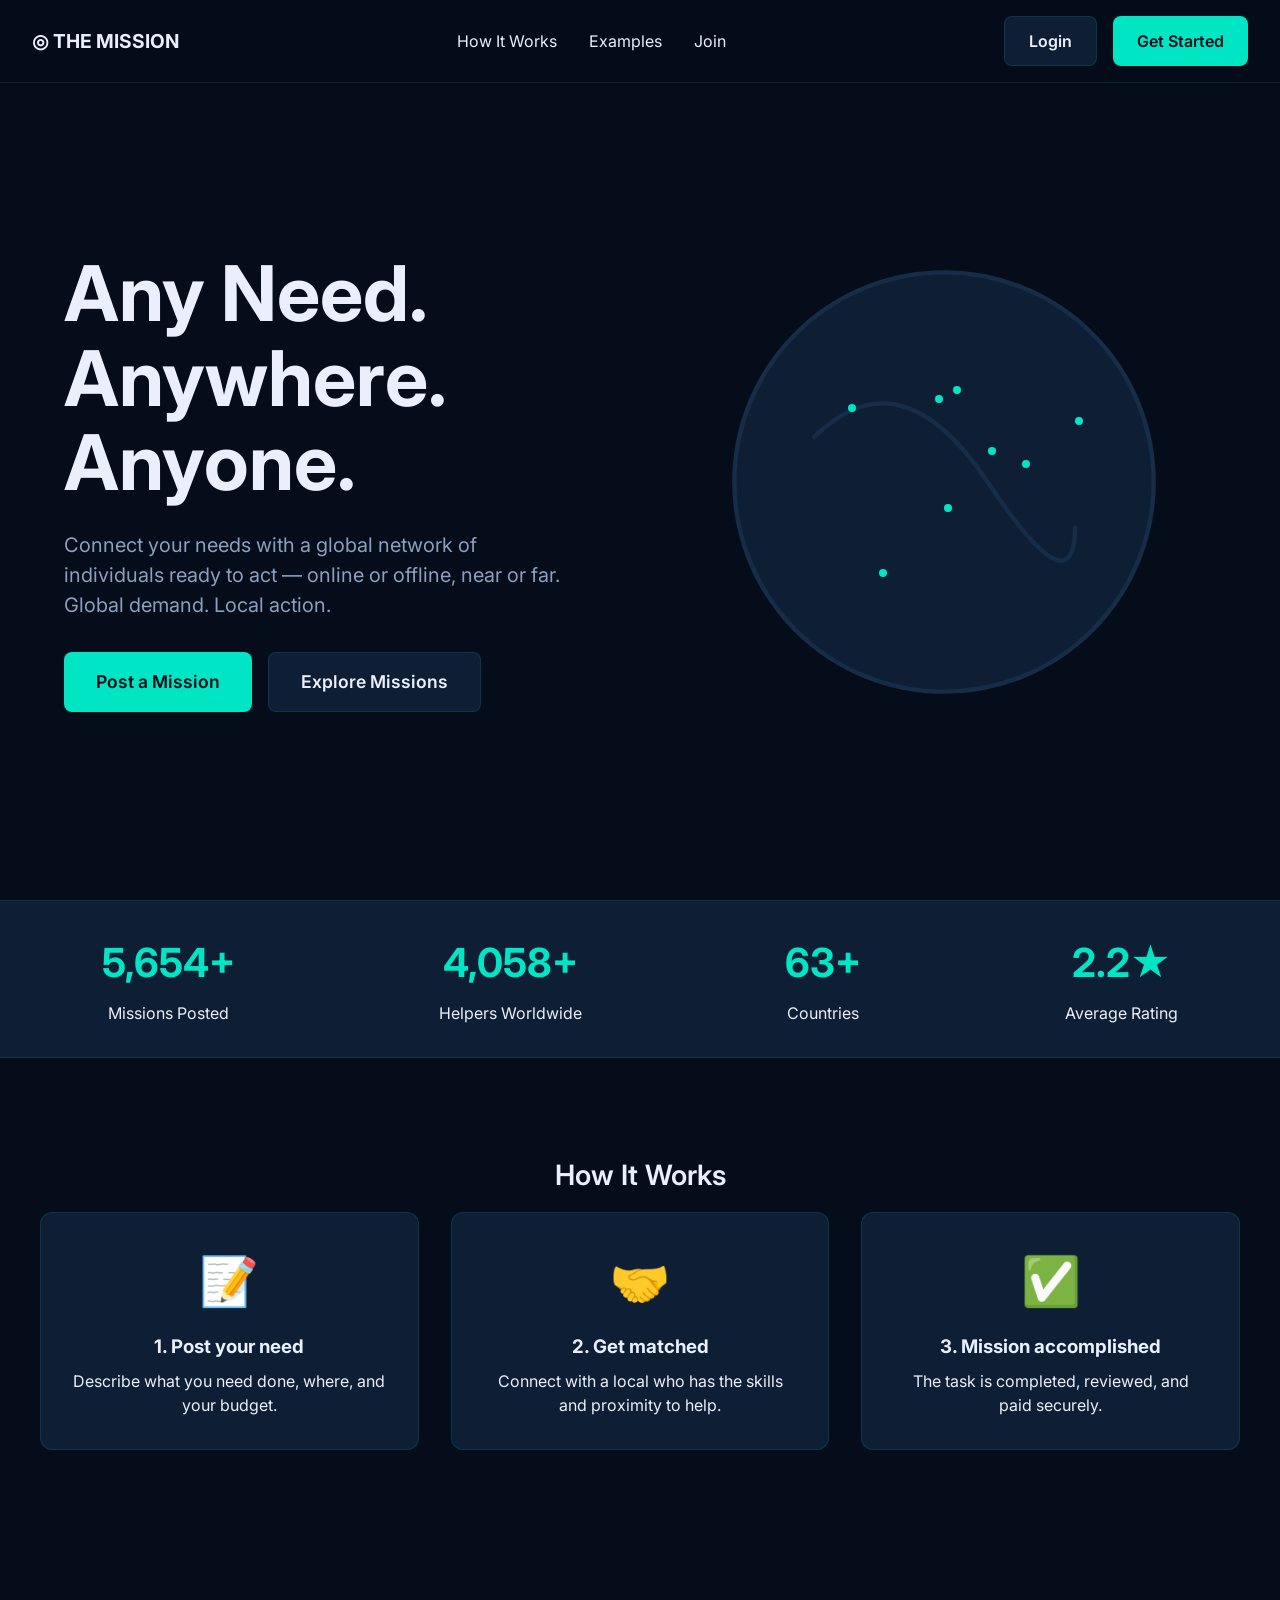
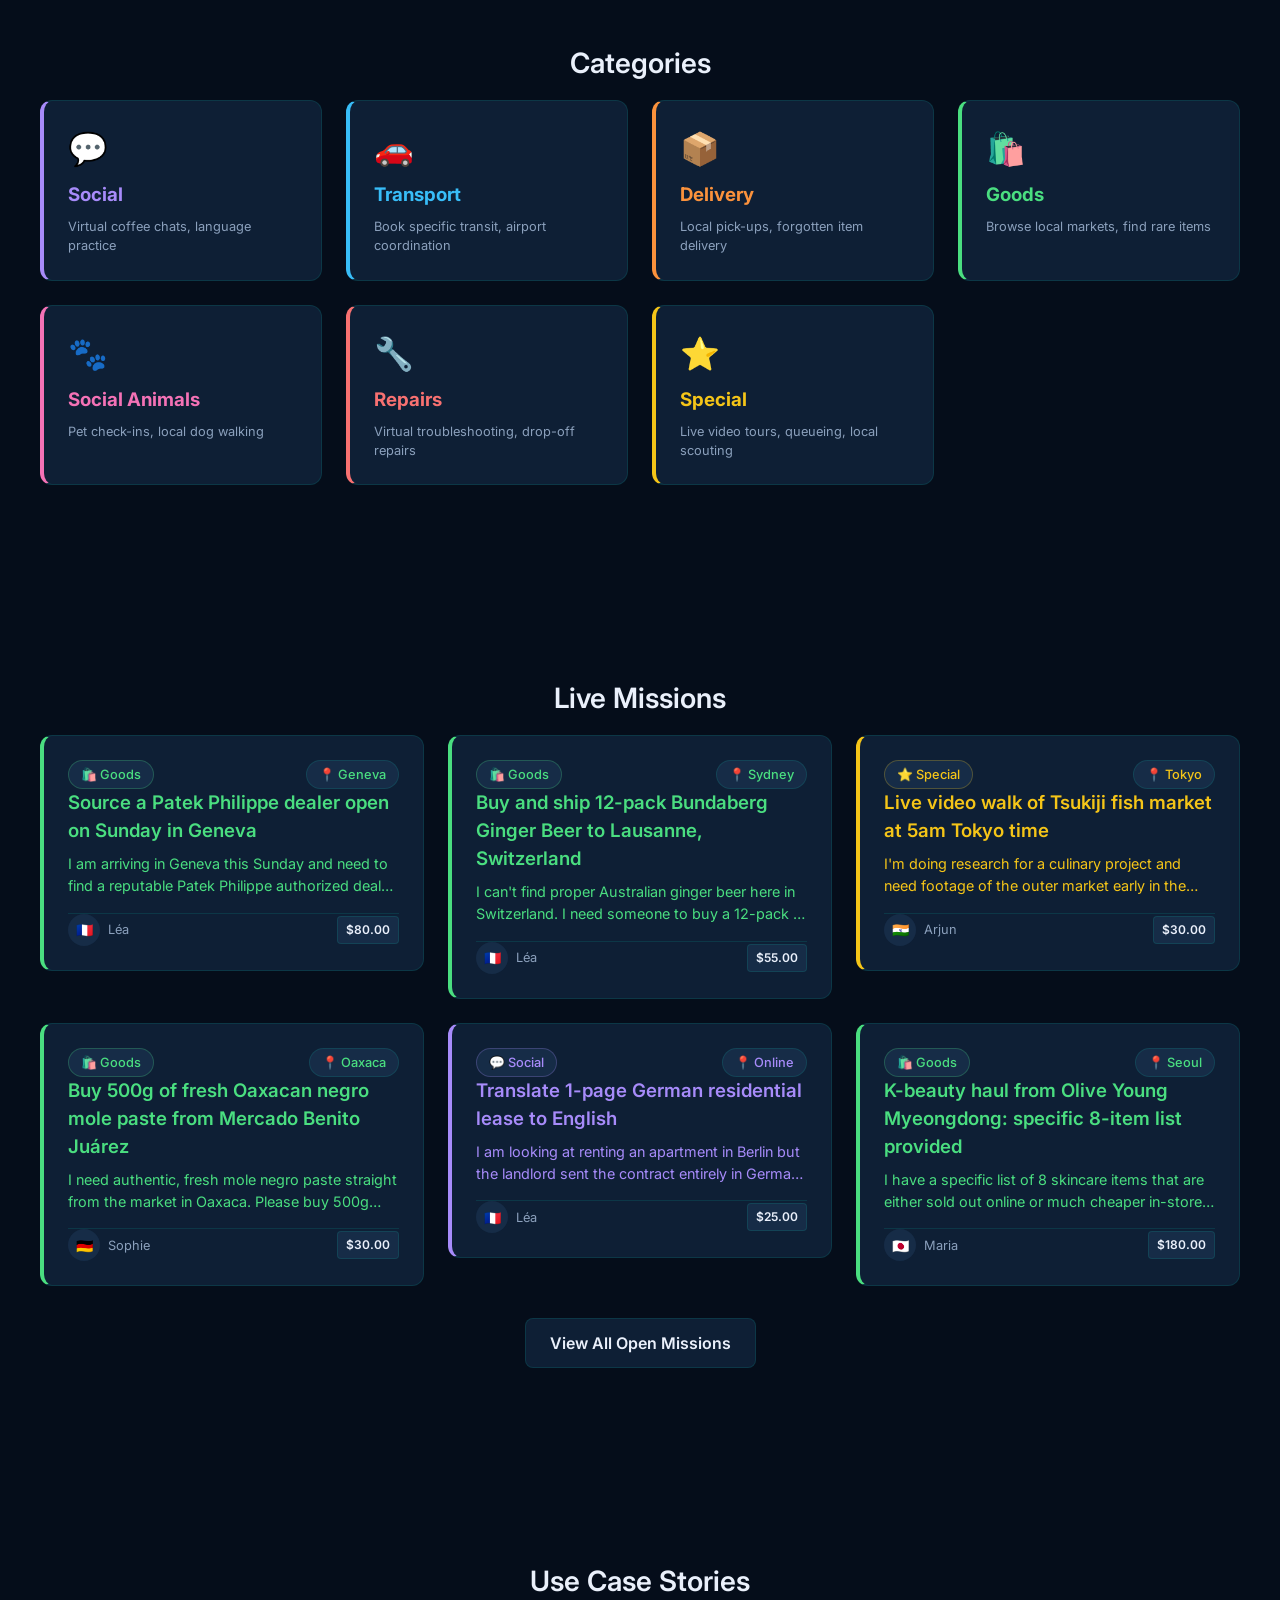
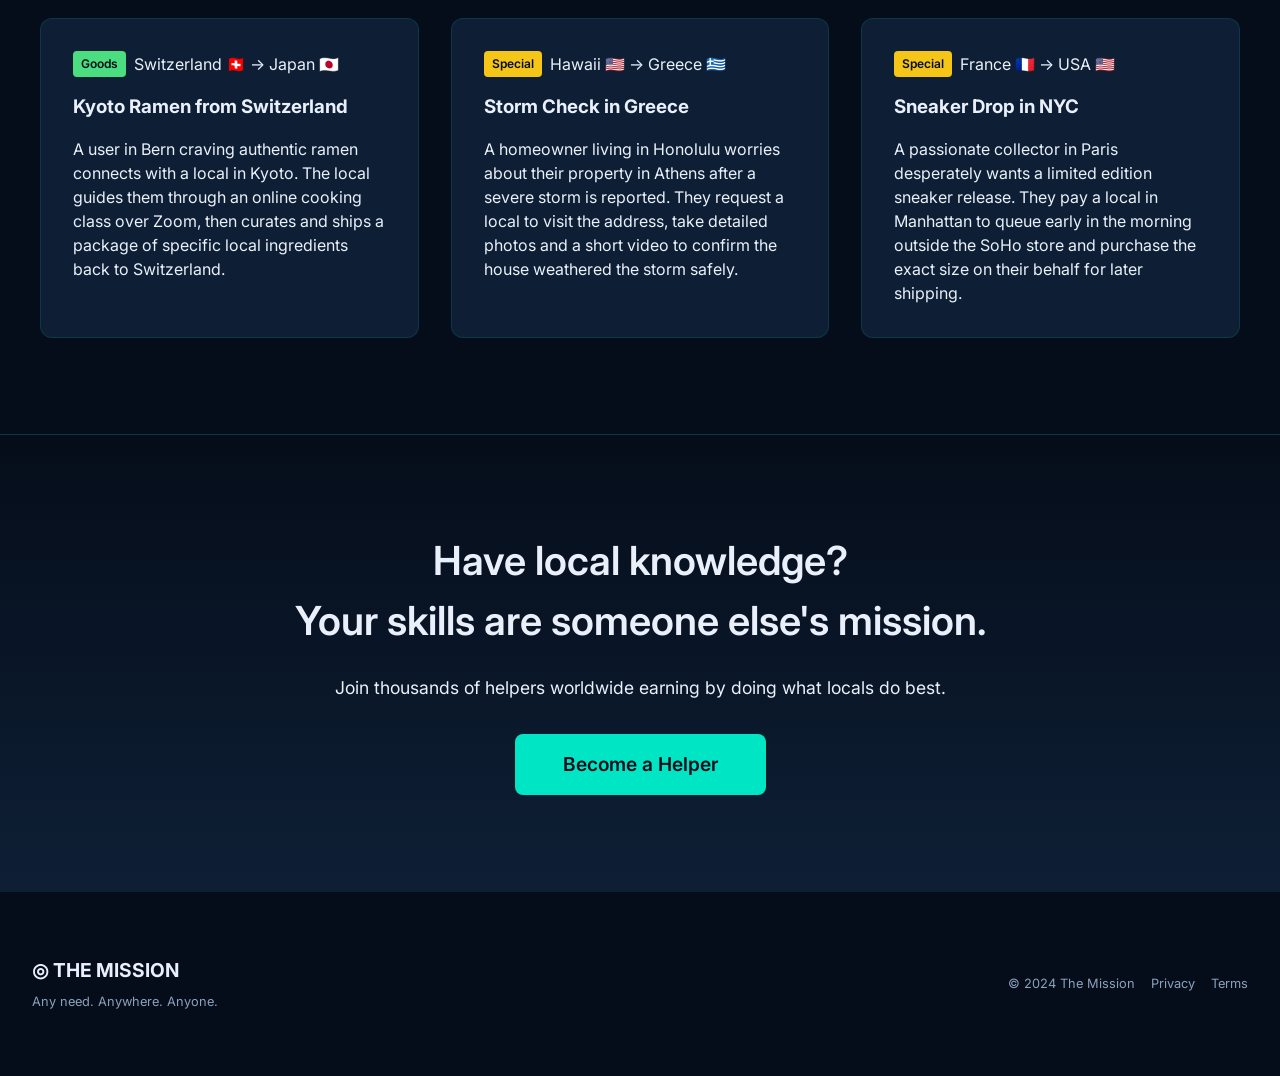
==== index.html @ 68639b85 "feat: Build Mission static POC Implement the completely unbuilt static web application Proof-of-Conc" ====
<!DOCTYPE html>
<html lang="en">
<head>
    <meta charset="UTF-8">
    <meta name="viewport" content="width=device-width, initial-scale=1.0">
    <title>The Mission | Any Need. Anywhere. Anyone.</title>
    <link rel="preconnect" href="https://fonts.googleapis.com">
    <link rel="preconnect" href="https://fonts.gstatic.com" crossorigin>
    <link href="https://fonts.googleapis.com/css2?family=Inter:wght@400;500;600;700&display=swap" rel="stylesheet">
    <link rel="stylesheet" href="style.css">
    <style>
        /* Specific index.html styles */
        nav {
            position: fixed;
            top: 0; width: 100%;
            display: flex; justify-content: space-between; align-items: center;
            padding: 1rem 2rem;
            background: rgba(5, 13, 26, 0.9);
            backdrop-filter: blur(10px);
            z-index: 1000;
            border-bottom: 1px solid var(--border);
        }
        .nav-logo { font-weight: 700; font-size: 1.2rem; display: flex; align-items: center; gap: 0.5rem;}
        .nav-links { display: flex; gap: 2rem; }
        .nav-actions { display: flex; gap: 1rem; }

        .hero {
            min-height: 100vh;
            display: flex;
            align-items: center;
            padding-top: 4rem;
        }
        .hero-split {
            display: flex;
            align-items: center;
            gap: 4rem;
        }
        .hero-content { flex: 1; }
        .hero-visual { flex: 1; display: flex; justify-content: center; }

        .stats-bar {
            background-color: var(--bg-surface);
            border-top: 1px solid var(--border);
            border-bottom: 1px solid var(--border);
            padding: 2rem 0;
            display: flex;
            justify-content: space-around;
            text-align: center;
        }
        .stat-item h3 { font-size: 2.5rem; color: var(--accent-teal); margin-bottom: 0.5rem; font-weight: 700; }

        .section { padding: 6rem 0; }

        .how-it-works { display: flex; justify-content: space-between; gap: 2rem; text-align: center; }
        .step { flex: 1; padding: 2rem; background: var(--bg-surface); border-radius: 12px; border: 1px solid var(--border); }
        .step-icon { font-size: 3rem; margin-bottom: 1rem; }

        .category-grid { display: grid; grid-template-columns: repeat(auto-fit, minmax(250px, 1fr)); gap: 1.5rem; }

        .use-case-grid { display: grid; grid-template-columns: repeat(3, 1fr); gap: 2rem; }
        .use-case-card { background: var(--bg-surface); padding: 2rem; border-radius: 12px; border: 1px solid var(--border); }

        .provider-cta { text-align: center; background: linear-gradient(180deg, var(--bg-deep) 0%, var(--bg-surface) 100%); border-top: 1px solid var(--border); }

        footer { padding: 4rem 2rem; border-top: 1px solid var(--border); display: flex; justify-content: space-between; align-items: center; }

        @media (max-width: 768px) {
            .nav-links { display: none; }
            .hero-split { flex-direction: column; text-align: center; padding-top: 2rem; }
            .stats-bar { flex-direction: column; gap: 2rem; }
            .how-it-works { flex-direction: column; }
            .use-case-grid { grid-template-columns: 1fr; }
            .category-grid { display: flex; overflow-x: auto; padding-bottom: 1rem; scroll-snap-type: x mandatory; }
            .category-grid > div { min-width: 80vw; scroll-snap-align: center; }
            footer { flex-direction: column; gap: 2rem; text-align: center; }
        }
    </style>
</head>
<body>
    <nav>
        <div class="nav-logo">◎ THE MISSION</div>
        <div class="nav-links">
            <a href="#how-it-works">How It Works</a>
            <a href="#examples">Examples</a>
            <a href="#join">Join</a>
        </div>
        <div class="nav-actions">
            <a href="login.html" class="btn btn-secondary">Login</a>
            <a href="login.html" class="btn btn-primary">Get Started</a>
        </div>
    </nav>

    <section class="hero container">
        <div class="hero-split w-full">
            <div class="hero-content">
                <h1 class="hero-headline">Any Need.<br>Anywhere.<br>Anyone.</h1>
                <p class="body-text mb-8" style="font-size: 1.25rem; color: var(--text-secondary); max-width: 500px;">
                    Connect your needs with a global network of individuals ready to act — online or offline, near or far. Global demand. Local action.
                </p>
                <div class="flex gap-4" style="flex-wrap: wrap; justify-content: inherit;">
                    <a href="login.html" class="btn btn-primary" style="font-size: 1.1rem; padding: 1rem 2rem;">Post a Mission</a>
                    <a href="app.html" class="btn btn-secondary" style="font-size: 1.1rem; padding: 1rem 2rem;">Explore Missions</a>
                </div>
            </div>
            <div class="hero-visual">
                <div class="globe-container" style="width: 80%; max-width: 500px;">
                    <!-- Tokyo -->
                    <div class="globe-dot" style="top: 35%; left: 80%; animation-delay: 0s;"></div>
                    <!-- Lagos -->
                    <div class="globe-dot" style="top: 55%; left: 50%; animation-delay: 0.2s;"></div>
                    <!-- Paris -->
                    <div class="globe-dot" style="top: 30%; left: 48%; animation-delay: 0.4s;"></div>
                    <!-- Mumbai -->
                    <div class="globe-dot" style="top: 45%; left: 68%; animation-delay: 0.6s;"></div>
                    <!-- NYC -->
                    <div class="globe-dot" style="top: 32%; left: 28%; animation-delay: 0.8s;"></div>
                    <!-- Berlin -->
                    <div class="globe-dot" style="top: 28%; left: 52%; animation-delay: 1.0s;"></div>
                    <!-- São Paulo -->
                    <div class="globe-dot" style="top: 70%; left: 35%; animation-delay: 1.2s;"></div>
                    <!-- Dubai -->
                    <div class="globe-dot" style="top: 42%; left: 60%; animation-delay: 1.4s;"></div>
                </div>
            </div>
        </div>
    </section>

    <div class="stats-bar" id="stats">
        <div class="stat-item">
            <h3 data-target="12400">0</h3>
            <p class="text-secondary">Missions Posted</p>
        </div>
        <div class="stat-item">
            <h3 data-target="8900">0</h3>
            <p class="text-secondary">Helpers Worldwide</p>
        </div>
        <div class="stat-item">
            <h3 data-target="140">0</h3>
            <p class="text-secondary">Countries</p>
        </div>
        <div class="stat-item">
            <h3 data-target="4.9" data-decimal="true">0</h3>
            <p class="text-secondary">Average Rating</p>
        </div>
    </div>

    <section id="how-it-works" class="section container">
        <h2 class="section-heading text-center mb-8">How It Works</h2>
        <div class="how-it-works">
            <div class="step">
                <div class="step-icon">📝</div>
                <h3>1. Post your need</h3>
                <p class="text-secondary mt-2">Describe what you need done, where, and your budget.</p>
            </div>
            <div class="step">
                <div class="step-icon">🤝</div>
                <h3>2. Get matched</h3>
                <p class="text-secondary mt-2">Connect with a local who has the skills and proximity to help.</p>
            </div>
            <div class="step">
                <div class="step-icon">✅</div>
                <h3>3. Mission accomplished</h3>
                <p class="text-secondary mt-2">The task is completed, reviewed, and paid securely.</p>
            </div>
        </div>
    </section>

    <section class="section container">
        <h2 class="section-heading text-center mb-8">Categories</h2>
        <div class="category-grid" id="category-showcase">
            <!-- Populated by JS -->
        </div>
    </section>

    <section id="examples" class="section container">
        <h2 class="section-heading text-center mb-8">Live Missions</h2>
        <div class="masonry-grid" id="live-examples-grid">
            <!-- Populated by JS -->
        </div>
        <div class="text-center mt-8">
            <a href="app.html" class="btn btn-secondary">View All Open Missions</a>
        </div>
    </section>

    <section class="section container">
        <h2 class="section-heading text-center mb-8">Use Case Stories</h2>
        <div class="use-case-grid">
            <div class="use-case-card card">
                <div class="flex items-center gap-2 mb-4">
                    <span class="badge" style="background-color: var(--cat-goods)">Goods</span>
                    <span class="text-secondary text-sm">Switzerland 🇨🇭 → Japan 🇯🇵</span>
                </div>
                <h3>Kyoto Ramen from Switzerland</h3>
                <p class="text-secondary mt-4">A user in Bern craving authentic ramen connects with a local in Kyoto. The local guides them through an online cooking class over Zoom, then curates and ships a package of specific local ingredients back to Switzerland.</p>
            </div>
            <div class="use-case-card card">
                <div class="flex items-center gap-2 mb-4">
                    <span class="badge" style="background-color: var(--cat-special)">Special</span>
                    <span class="text-secondary text-sm">Hawaii 🇺🇸 → Greece 🇬🇷</span>
                </div>
                <h3>Storm Check in Greece</h3>
                <p class="text-secondary mt-4">A homeowner living in Honolulu worries about their property in Athens after a severe storm is reported. They request a local to visit the address, take detailed photos and a short video to confirm the house weathered the storm safely.</p>
            </div>
            <div class="use-case-card card">
                <div class="flex items-center gap-2 mb-4">
                    <span class="badge" style="background-color: var(--cat-special)">Special</span>
                    <span class="text-secondary text-sm">France 🇫🇷 → USA 🇺🇸</span>
                </div>
                <h3>Sneaker Drop in NYC</h3>
                <p class="text-secondary mt-4">A passionate collector in Paris desperately wants a limited edition sneaker release. They pay a local in Manhattan to queue early in the morning outside the SoHo store and purchase the exact size on their behalf for later shipping.</p>
            </div>
        </div>
    </section>

    <section id="join" class="section provider-cta">
        <div class="container">
            <h2 class="section-heading" style="font-size: 2.5rem; margin-bottom: 1.5rem;">Have local knowledge?<br>Your skills are someone else's mission.</h2>
            <p class="text-secondary mb-8" style="font-size: 1.1rem;">Join thousands of helpers worldwide earning by doing what locals do best.</p>
            <a href="login.html" class="btn btn-primary" style="font-size: 1.2rem; padding: 1rem 3rem;">Become a Helper</a>
        </div>
    </section>

    <footer>
        <div>
            <div class="nav-logo mb-2">◎ THE MISSION</div>
            <p class="text-secondary caption">Any need. Anywhere. Anyone.</p>
        </div>
        <div class="flex gap-4 text-secondary caption">
            <span>© 2024 The Mission</span>
            <a href="#">Privacy</a>
            <a href="#">Terms</a>
        </div>
    </footer>

    <script src="app.js"></script>
    <script>
        document.addEventListener('DOMContentLoaded', () => {
            // Stats Animation
            const statsObserver = new IntersectionObserver((entries) => {
                entries.forEach(entry => {
                    if (entry.isIntersecting) {
                        const targets = entry.target.querySelectorAll('h3');
                        targets.forEach(el => {
                            const target = parseFloat(el.getAttribute('data-target'));
                            const isDecimal = el.hasAttribute('data-decimal');
                            const suffix = target > 100 ? '+' : (isDecimal ? '★' : '');

                            let count = 0;
                            const duration = 2000; // 2 seconds
                            const increment = target / (duration / 16); // 60fps

                            const timer = setInterval(() => {
                                count += increment;
                                if (count >= target) {
                                    clearInterval(timer);
                                    count = target;
                                }
                                el.innerText = isDecimal ? count.toFixed(1) + suffix : Math.floor(count).toLocaleString() + suffix;
                            }, 16);
                        });
                        statsObserver.unobserve(entry.target);
                    }
                });
            }, { threshold: 0.5 });

            statsObserver.observe(document.getElementById('stats'));

            // Populate Categories
            const catGrid = document.getElementById('category-showcase');
            const catExamples = {
                'Social': 'Virtual coffee chats, language practice',
                'Transport': 'Book specific transit, airport coordination',
                'Delivery': 'Local pick-ups, forgotten item delivery',
                'Goods': 'Browse local markets, find rare items',
                'Social Animals': 'Pet check-ins, local dog walking',
                'Repairs': 'Virtual troubleshooting, drop-off repairs',
                'Special': 'Live video tours, queueing, local scouting'
            };

            Object.keys(CATEGORIES).forEach(cat => {
                const info = CATEGORIES[cat];
                const card = document.createElement('div');
                card.className = `card cat-border ${info.className}`;
                card.innerHTML = `
                    <div style="font-size: 2rem; margin-bottom: 0.5rem;">${info.icon}</div>
                    <h3 style="margin-bottom: 0.5rem;">${cat}</h3>
                    <p class="caption">${catExamples[cat]}</p>
                `;
                catGrid.appendChild(card);
            });

            // Populate Live Examples
            const grid = document.getElementById('live-examples-grid');
            const reqs = getRequests({ status: 'open' }).slice(0, 6); // Just top 6

            reqs.forEach(req => {
                const cat = CATEGORIES[req.category];
                const requester = getUserById(req.requesterId) || { name: 'User', flag: '🌍' };

                const card = document.createElement('div');
                card.className = `card hoverable cat-border ${cat.className}`;
                card.style.cursor = 'pointer';
                card.onclick = () => window.location.href = `request.html?id=${req.id}`;

                card.innerHTML = `
                    <div class="flex justify-between items-center mb-3">
                        <span class="chip" style="color: ${cat.color}; border-color: ${cat.color}40">
                            ${cat.icon} ${req.category}
                        </span>
                        <span class="chip">📍 ${req.location.split(',')[0]}</span>
                    </div>
                    <h3 class="mb-2" style="font-weight: 600;">${req.title}</h3>
                    <p class="text-secondary mb-4" style="font-size: 0.9rem; display: -webkit-box; -webkit-line-clamp: 2; -webkit-box-orient: vertical; overflow: hidden;">
                        ${req.description}
                    </p>
                    <div class="flex justify-between items-center border-top pt-3" style="border-top: 1px solid var(--border);">
                        <div class="flex items-center gap-2">
                            <div class="avatar avatar-sm">${requester.flag}</div>
                            <span class="caption">${requester.name.split(' ')[0]}</span>
                        </div>
                        <div class="flex items-center gap-2">
                            <span class="badge" style="background-color: var(--bg-elevated); color: var(--text-primary); border: 1px solid var(--border);">
                                ${formatBudget(req.budget, req.currency)}
                            </span>
                        </div>
                    </div>
                `;
                grid.appendChild(card);
            });
        });
    </script>
</body>
</html>
---- style.css ----
:root {
  --bg-deep: #050d1a;
  --bg-surface: #0e1f35;
  --bg-elevated: #162c47;
  --accent-teal: #00e5c3;
  --accent-gold: #f5c518;
  --accent-coral: #ff6b6b;
  --text-primary: #eaf0fb;
  --text-secondary: #8ba0bc;
  --border: rgba(0,229,195,0.12);

  --cat-social: #a78bfa;
  --cat-transport: #38bdf8;
  --cat-delivery: #fb923c;
  --cat-goods: #4ade80;
  --cat-social-animals: #f472b6;
  --cat-repairs: #f87171;
  --cat-special: #f5c518;

  --font-inter: 'Inter', sans-serif;
}

* {
  box-sizing: border-box;
  margin: 0;
  padding: 0;
}

body {
  background-color: var(--bg-deep);
  color: var(--text-primary);
  font-family: var(--font-inter);
  line-height: 1.5;
  font-size: 1rem;
  font-weight: 400;
  overflow-x: hidden;
  transition: opacity 0.3s ease, transform 0.3s ease;
}

body.fade-out {
  opacity: 0;
  transform: translateY(8px);
}

a {
  color: inherit;
  text-decoration: none;
}

h1.hero-headline {
  font-size: clamp(2.5rem, 6vw, 5rem);
  font-weight: 700;
  line-height: 1.1;
  margin-bottom: 1.5rem;
}

h2.section-heading {
  font-size: 1.75rem;
  font-weight: 600;
  margin-bottom: 1rem;
}

.body-text {
  font-size: 1rem;
  font-weight: 400;
}

.caption {
  font-size: 0.8rem;
  font-weight: 400;
  color: var(--text-secondary);
}

/* Buttons */
.btn {
  display: inline-flex;
  align-items: center;
  justify-content: center;
  padding: 0.75rem 1.5rem;
  border-radius: 8px;
  font-weight: 600;
  cursor: pointer;
  transition: all 0.2s ease;
  border: none;
  font-family: var(--font-inter);
}

.btn-primary {
  background-color: var(--accent-teal);
  color: var(--bg-deep);
}

.btn-primary:hover {
  background-color: #00c7a9;
  transform: translateY(-2px);
}

.btn-secondary {
  background-color: var(--bg-surface);
  color: var(--text-primary);
  border: 1px solid var(--border);
}

.btn-secondary:hover {
  background-color: var(--bg-elevated);
}

.btn-danger {
  background-color: transparent;
  color: var(--accent-coral);
  border: 1px solid var(--accent-coral);
}

/* Cards */
.card {
  background-color: var(--bg-surface);
  border: 1px solid var(--border);
  border-radius: 12px;
  padding: 1.5rem;
  transition: transform 0.2s ease, box-shadow 0.2s ease;
}

.card.hoverable:hover {
  transform: translateY(-6px);
  box-shadow: 0 16px 48px rgba(0, 229, 195, 0.2);
}

/* Layouts */
.container {
  max-width: 1200px;
  margin: 0 auto;
  padding: 0 1.5rem;
}

/* Forms */
.form-group {
  margin-bottom: 1.5rem;
}
.form-group label {
  display: block;
  margin-bottom: 0.5rem;
  font-weight: 500;
  color: var(--text-secondary);
}
.form-control {
  width: 100%;
  padding: 0.75rem 1rem;
  background-color: var(--bg-deep);
  border: 1px solid var(--border);
  border-radius: 8px;
  color: var(--text-primary);
  font-family: var(--font-inter);
}
.form-control:focus {
  outline: none;
  border-color: var(--accent-teal);
}

/* Chips and Badges */
.chip {
  display: inline-flex;
  align-items: center;
  gap: 0.5rem;
  padding: 0.25rem 0.75rem;
  border-radius: 9999px;
  font-size: 0.8rem;
  font-weight: 500;
  background-color: var(--bg-elevated);
  border: 1px solid var(--border);
}
.badge {
  background-color: var(--accent-teal);
  color: var(--bg-deep);
  padding: 0.25rem 0.5rem;
  border-radius: 4px;
  font-size: 0.75rem;
  font-weight: 600;
}
.badge-warning {
  background-color: var(--accent-gold);
  color: var(--bg-deep);
}
.badge-danger {
  background-color: var(--accent-coral);
  color: var(--bg-deep);
}

/* Categories */
.cat-social { border-left-color: var(--cat-social); color: var(--cat-social); }
.cat-transport { border-left-color: var(--cat-transport); color: var(--cat-transport); }
.cat-delivery { border-left-color: var(--cat-delivery); color: var(--cat-delivery); }
.cat-goods { border-left-color: var(--cat-goods); color: var(--cat-goods); }
.cat-social-animals { border-left-color: var(--cat-social-animals); color: var(--cat-social-animals); }
.cat-repairs { border-left-color: var(--cat-repairs); color: var(--cat-repairs); }
.cat-special { border-left-color: var(--cat-special); color: var(--cat-special); }

.cat-border {
  border-left-width: 4px;
  border-left-style: solid;
}

/* Skeleton Loaders */
@keyframes shimmer {
  0% { background-position: -200% 0; }
  100% { background-position: 200% 0; }
}
.skeleton {
  background: linear-gradient(90deg, var(--bg-surface) 25%, var(--bg-elevated) 50%, var(--bg-surface) 75%);
  background-size: 200% 100%;
  animation: shimmer 1.5s infinite;
  border-radius: 8px;
}

/* Globe and Pulses */
.globe-container {
  position: relative;
  width: 100%;
  aspect-ratio: 1/1;
  background-image: url('data:image/svg+xml;utf8,<svg xmlns="http://www.w3.org/2000/svg" viewBox="0 0 100 100"><circle cx="50" cy="50" r="48" fill="%230e1f35" stroke="%23162c47" stroke-width="1"/><path d="M 20 40 Q 40 20 60 50 T 80 60" fill="none" stroke="%23162c47" stroke-width="1"/></svg>');
  background-size: contain;
  background-repeat: no-repeat;
  background-position: center;
}

@keyframes pulse {
  0% { transform: scale(0.95); box-shadow: 0 0 0 0 rgba(0, 229, 195, 0.7); }
  70% { transform: scale(1); box-shadow: 0 0 0 15px rgba(0, 229, 195, 0); }
  100% { transform: scale(0.95); box-shadow: 0 0 0 0 rgba(0, 229, 195, 0); }
}

.globe-dot {
  position: absolute;
  width: 8px;
  height: 8px;
  background-color: var(--accent-teal);
  border-radius: 50%;
  animation: pulse 2s infinite;
}

/* Toast Notification */
.toast-container {
  position: fixed;
  bottom: 24px;
  right: 24px;
  display: flex;
  flex-direction: column;
  gap: 12px;
  z-index: 9999;
}
.toast {
  background-color: var(--bg-elevated);
  border: 1px solid var(--border);
  color: var(--text-primary);
  padding: 12px 24px;
  border-radius: 8px;
  box-shadow: 0 8px 24px rgba(0,0,0,0.4);
  transform: translateX(120%);
  transition: transform 0.3s ease;
}
.toast.show {
  transform: translateX(0);
}

/* Utilities */
.flex { display: flex; }
.flex-col { display: flex; flex-direction: column; }
.items-center { align-items: center; }
.justify-between { justify-content: space-between; }
.justify-center { justify-content: center; }
.gap-1 { gap: 0.25rem; }
.gap-2 { gap: 0.5rem; }
.gap-3 { gap: 0.75rem; }
.gap-4 { gap: 1rem; }
.gap-6 { gap: 1.5rem; }
.gap-8 { gap: 2rem; }
.mt-2 { margin-top: 0.5rem; }
.mt-4 { margin-top: 1rem; }
.mt-8 { margin-top: 2rem; }
.mb-2 { margin-bottom: 0.5rem; }
.mb-4 { margin-bottom: 1rem; }
.mb-8 { margin-bottom: 2rem; }
.p-4 { padding: 1rem; }
.p-6 { padding: 1.5rem; }
.w-full { width: 100%; }
.text-center { text-align: center; }
.hidden { display: none !important; }

/* Masonry Grid */
.masonry-grid {
  display: grid;
  grid-template-columns: repeat(auto-fill, minmax(300px, 1fr));
  gap: 1.5rem;
  align-items: start;
}

/* Sidebar & Main Content Layout */
.app-layout {
  display: flex;
  min-height: 100vh;
}
.sidebar {
  width: 250px;
  background-color: var(--bg-surface);
  border-right: 1px solid var(--border);
  padding: 1.5rem;
  display: flex;
  flex-direction: column;
  position: sticky;
  top: 0;
  height: 100vh;
}
.main-content {
  flex: 1;
  padding: 2rem;
  max-width: calc(100% - 250px);
}

.nav-item {
  display: flex;
  align-items: center;
  gap: 0.75rem;
  padding: 0.75rem 1rem;
  border-radius: 8px;
  color: var(--text-secondary);
  font-weight: 500;
  transition: all 0.2s;
  cursor: pointer;
}
.nav-item:hover, .nav-item.active {
  background-color: var(--bg-elevated);
  color: var(--accent-teal);
}

/* Mobile Nav */
.mobile-nav {
  display: none;
  position: fixed;
  bottom: 0;
  left: 0;
  right: 0;
  background-color: var(--bg-surface);
  border-top: 1px solid var(--border);
  padding: 0.75rem;
  justify-content: space-around;
  z-index: 100;
}
.mobile-nav-item {
  display: flex;
  flex-direction: column;
  align-items: center;
  gap: 0.25rem;
  color: var(--text-secondary);
  font-size: 0.75rem;
}
.mobile-nav-item.active {
  color: var(--accent-teal);
}

@media (max-width: 768px) {
  .sidebar { display: none; }
  .mobile-nav { display: flex; }
  .main-content { max-width: 100%; padding: 1rem; padding-bottom: 5rem; }
  .masonry-grid { grid-template-columns: 1fr; }
  .split-screen { flex-direction: column; }
  .split-screen > div { width: 100%; min-height: 50vh; }
}

/* Split Screen Login */
.split-screen {
  display: flex;
  min-height: 100vh;
}
.split-left {
  flex: 1;
  background: linear-gradient(135deg, var(--bg-deep) 0%, var(--bg-surface) 100%);
  display: flex;
  flex-direction: column;
  justify-content: center;
  align-items: center;
  padding: 2rem;
  text-align: center;
}
.split-right {
  flex: 1;
  display: flex;
  flex-direction: column;
  justify-content: center;
  padding: 4rem;
  background-color: var(--bg-deep);
}

/* Avatar */
.avatar {
  border-radius: 50%;
  object-fit: cover;
  background-color: var(--bg-elevated);
  display: inline-flex;
  align-items: center;
  justify-content: center;
  color: var(--bg-deep);
  font-weight: bold;
}
.avatar-sm { width: 32px; height: 32px; font-size: 14px; }
.avatar-md { width: 48px; height: 48px; font-size: 18px; }
.avatar-lg { width: 96px; height: 96px; font-size: 32px; }

/* Chat Thread */
.chat-thread {
  display: flex;
  flex-direction: column;
  gap: 1rem;
  max-height: 400px;
  overflow-y: auto;
  padding-right: 1rem;
}
.chat-message {
  background-color: var(--bg-surface);
  border-radius: 12px;
  padding: 1rem;
  border: 1px solid var(--border);
  width: fit-content;
  max-width: 80%;
}
.chat-message.own {
  background-color: var(--bg-elevated);
  align-self: flex-end;
  border-bottom-right-radius: 2px;
}
.chat-message.other {
  align-self: flex-start;
  border-bottom-left-radius: 2px;
}
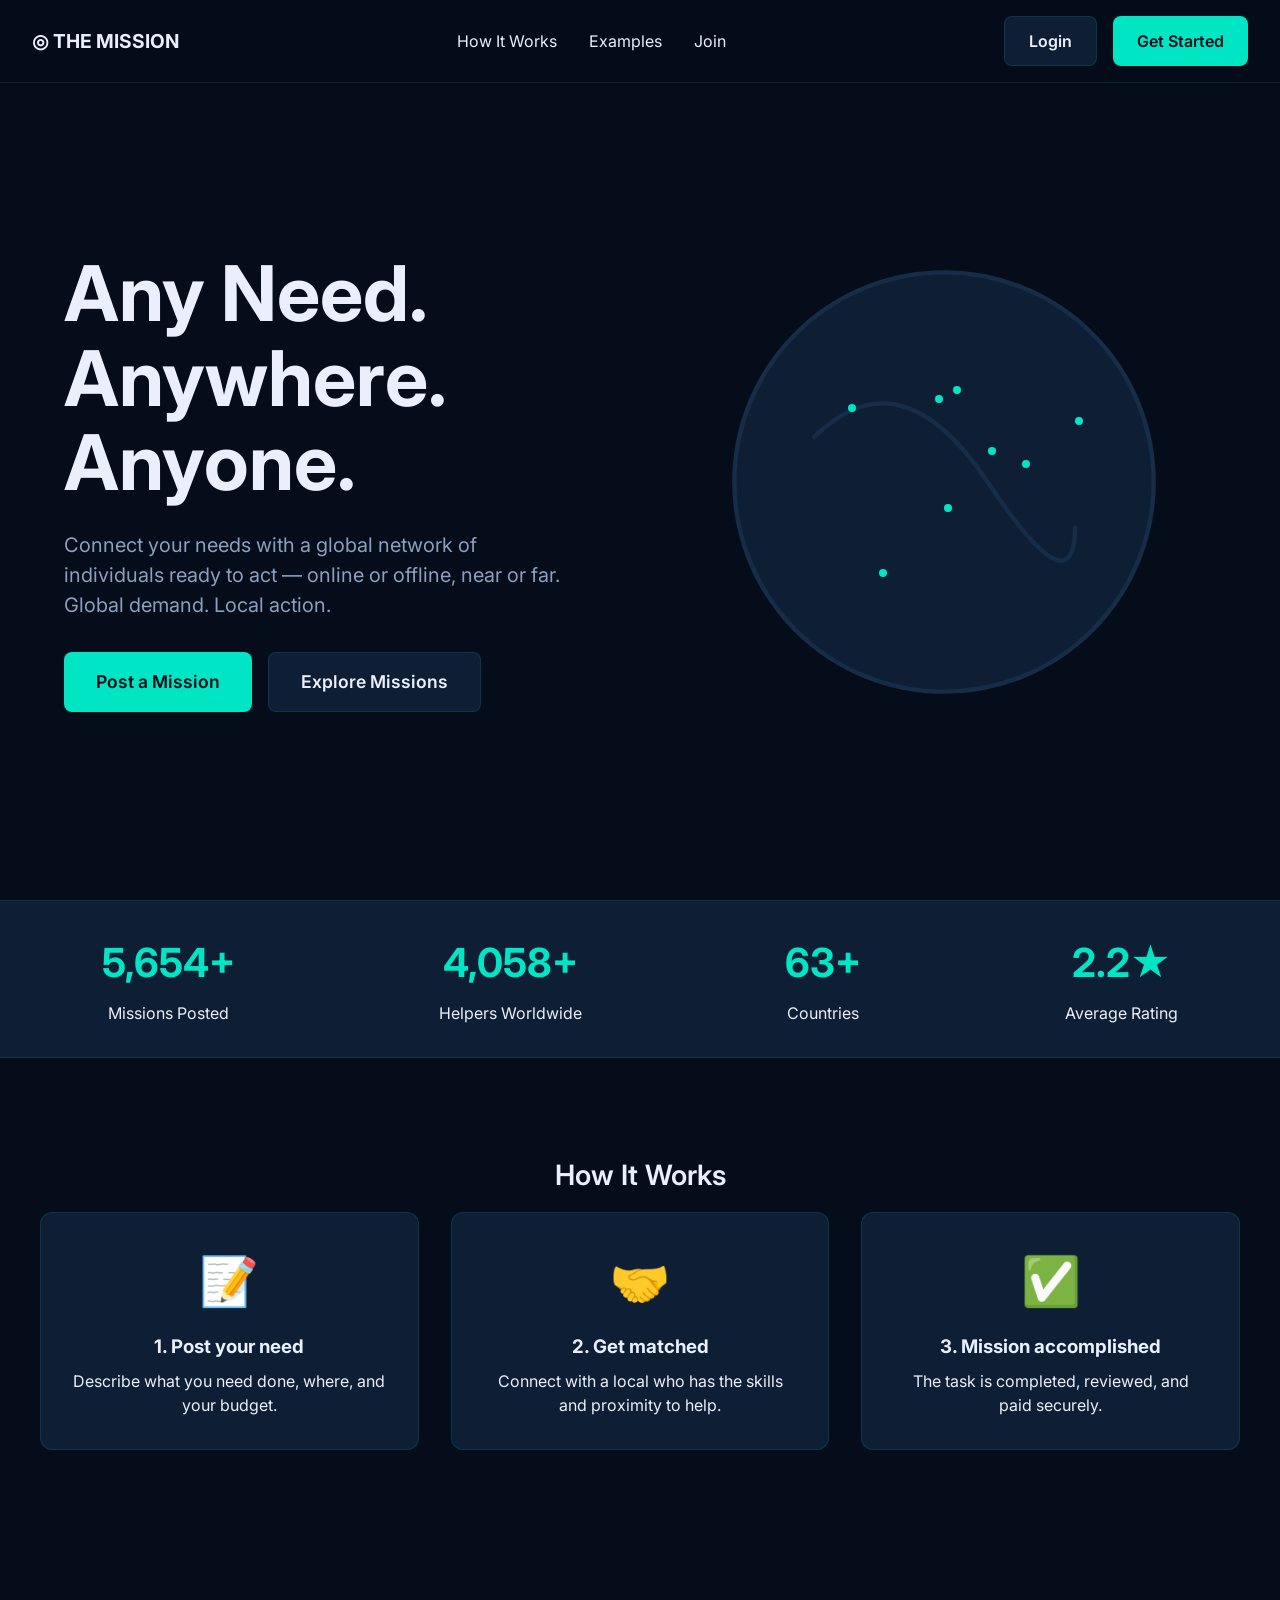
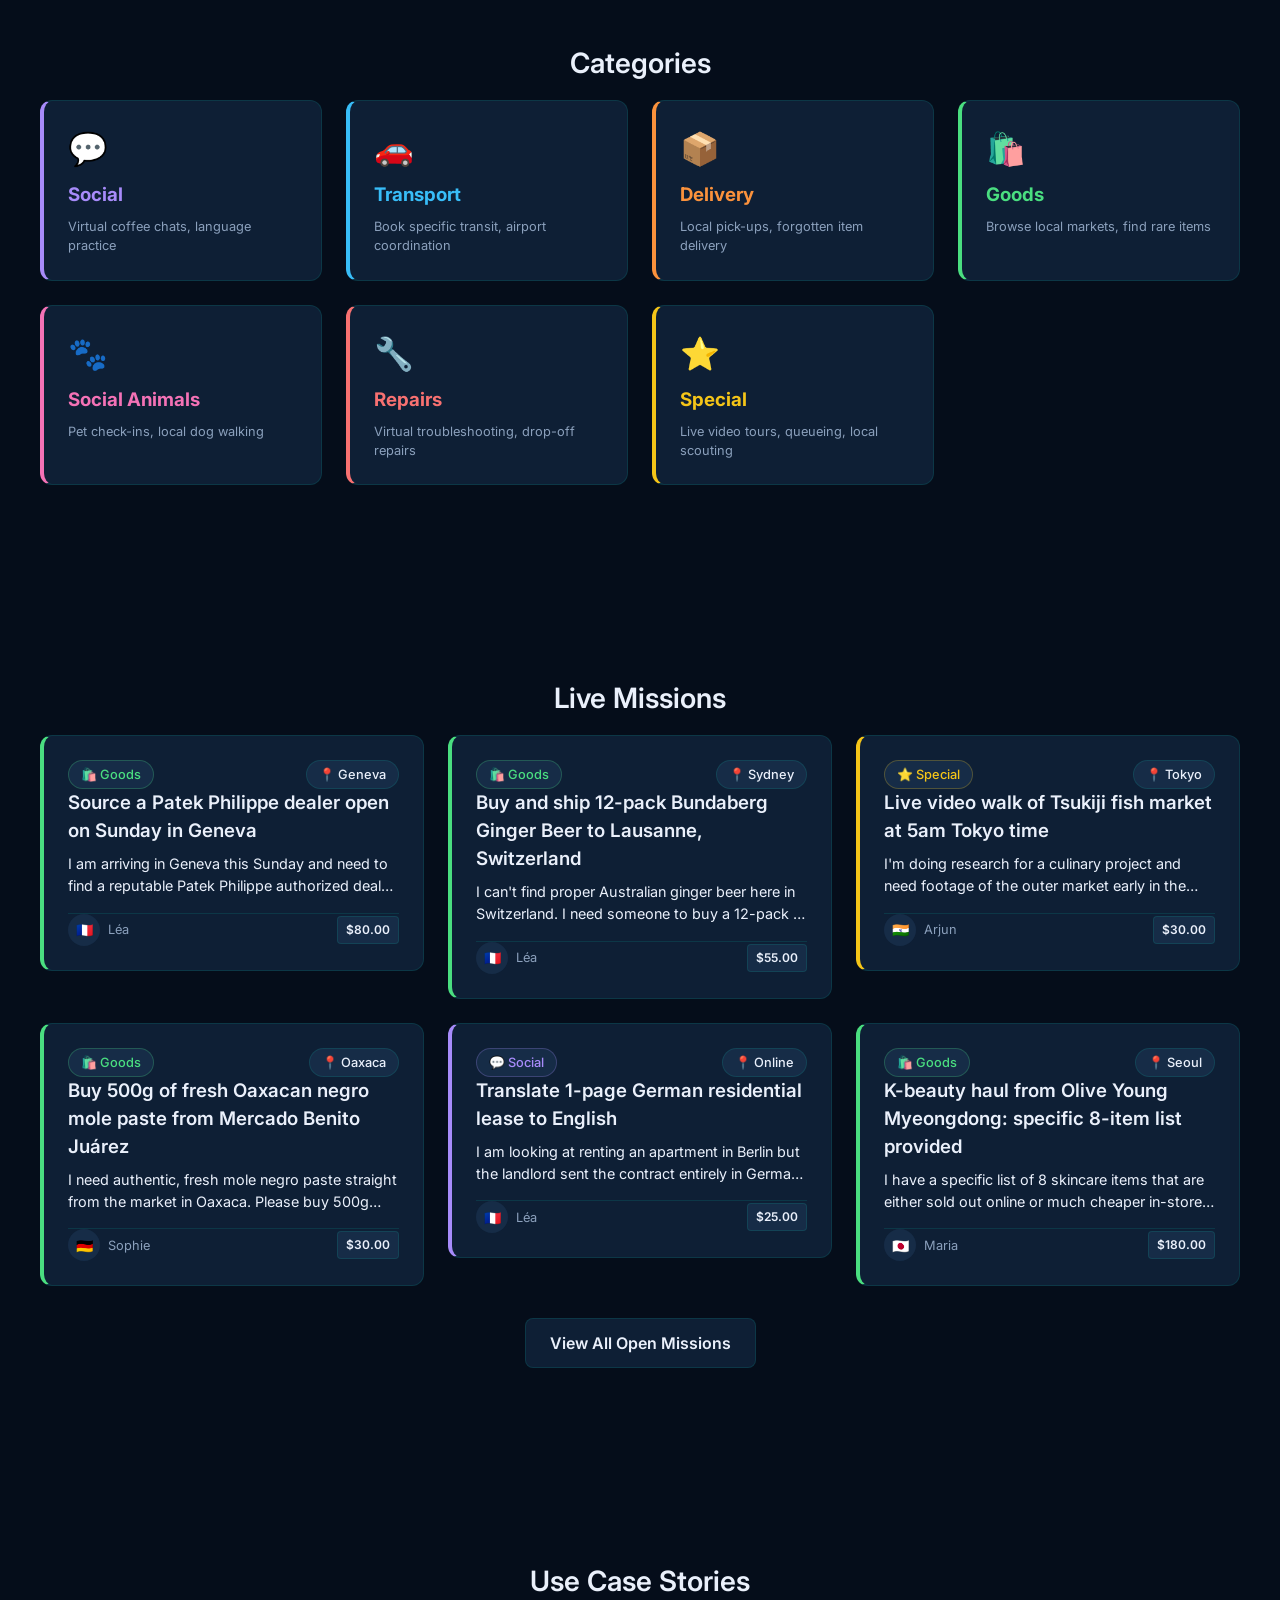
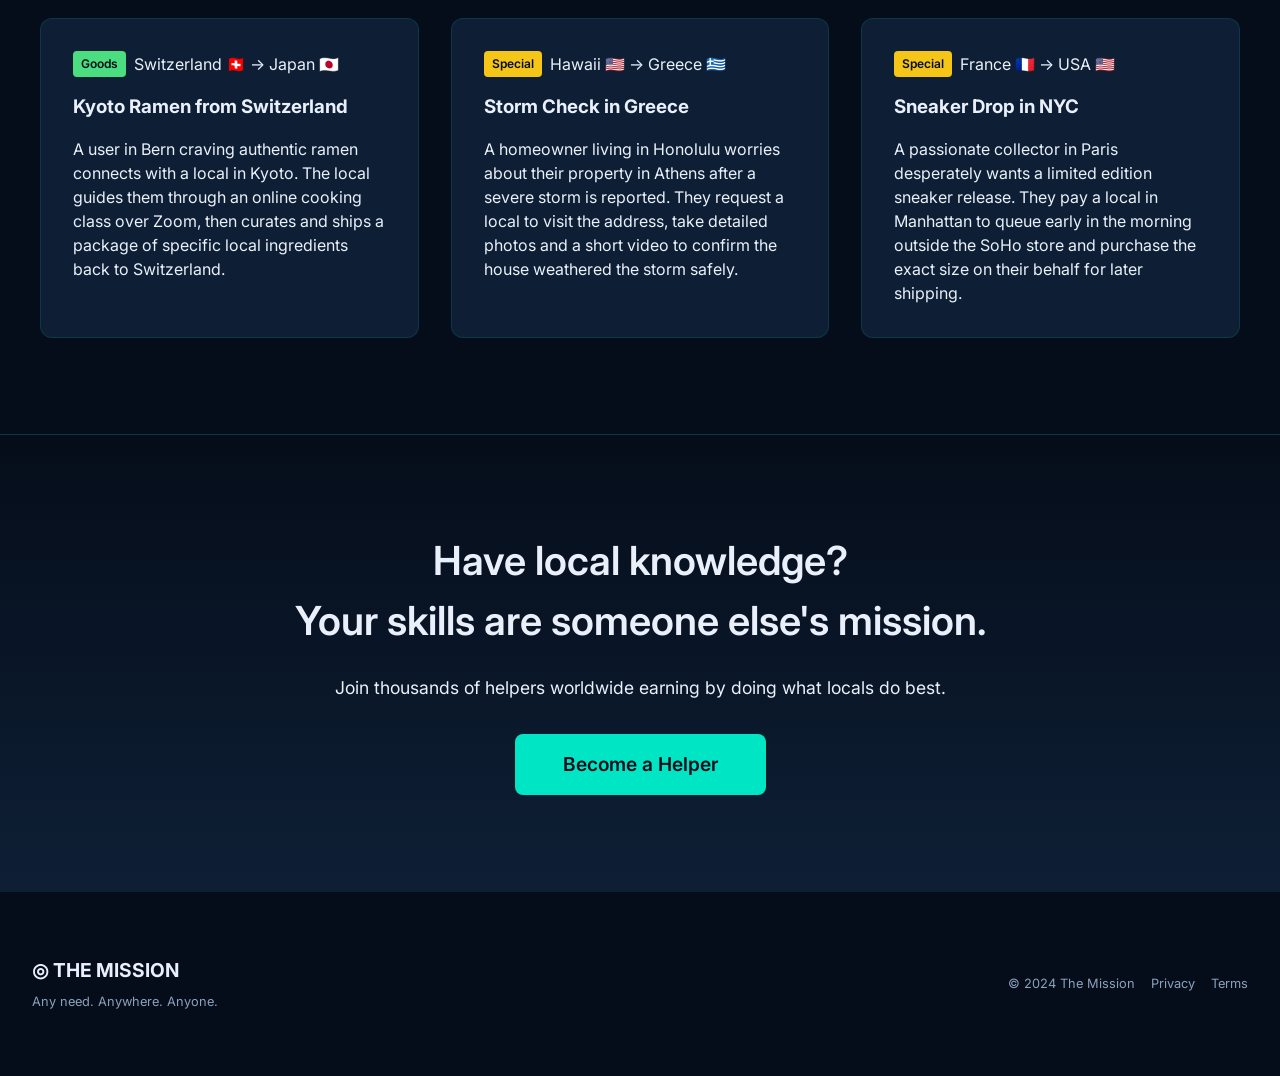
==== commit 6b6a6c0a: "🎨 Palette: Semantic Navigation Cards for Better Accessibility 💡 What: Replaced all interactive `<div" ====
--- a/index.html
+++ b/index.html
@@ -297,10 +297,9 @@
                 const cat = CATEGORIES[req.category];
                 const requester = getUserById(req.requesterId) || { name: 'User', flag: '🌍' };
 
-                const card = document.createElement('div');
+                const card = document.createElement('a');
                 card.className = `card hoverable cat-border ${cat.className}`;
-                card.style.cursor = 'pointer';
-                card.onclick = () => window.location.href = `request.html?id=${req.id}`;
+                card.href = `request.html?id=${req.id}`;
 
                 card.innerHTML = `
                     <div class="flex justify-between items-center mb-3">
--- a/style.css
+++ b/style.css
@@ -123,6 +123,17 @@
 .card.hoverable:hover {
   transform: translateY(-6px);
   box-shadow: 0 16px 48px rgba(0, 229, 195, 0.2);
+}
+
+a.card.hoverable {
+  display: block;
+  text-decoration: none;
+  color: inherit;
+}
+
+.card.hoverable:focus-visible {
+  outline: 2px solid var(--accent-teal);
+  outline-offset: 2px;
 }
 
 /* Layouts */
